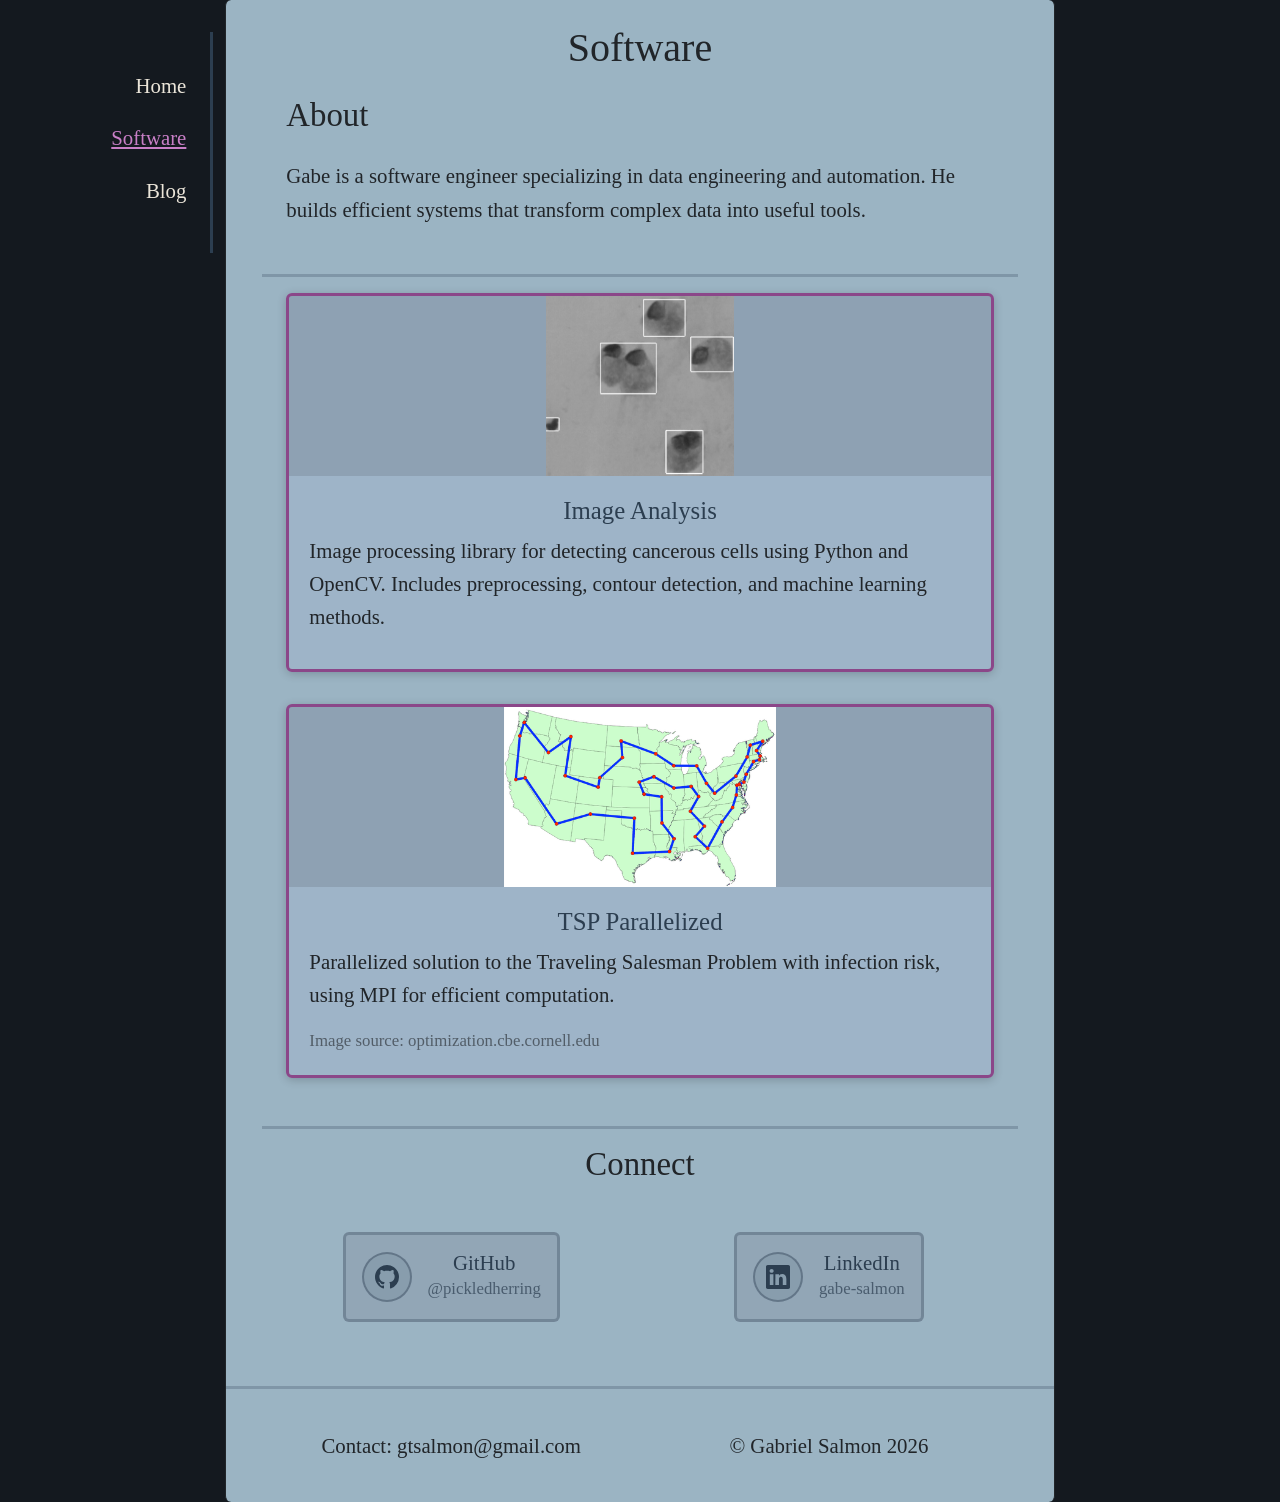
==== software.html @ 2d3d031c "first!" ====
<!DOCTYPE html>
<html lang="en">
<head>
    <meta charset="utf-8">
    <title>Software - Gabriel Salmon</title>
    <meta name="viewport" content="width=device-width, initial-scale=1">
    <meta name="description" content="Gabe Salmon builds data and automation tools and websites">
    <link rel="canonical" href="https://example.com/software">

    <!-- Open Graph -->
    <meta property="og:type" content="website">
    <meta property="og:title" content="Software - Gabriel Salmon">
    <meta property="og:description" content="Gabe Salmon builds data and automation tools.">

    <meta property="og:image" content="https://example.com/images/bbox.png">
    <meta property="og:url" content="https://example.com/software">
    <meta name="twitter:card" content="summary_large_image">

    <link rel="stylesheet" href="https://cdn.jsdelivr.net/npm/bootstrap@5.3.2/dist/css/bootstrap.min.css">
    <link rel="stylesheet" href="css/style.css">
</head>
<body>
    <div class="container-fluid">
        <div class="row">

            <!-- Vertical Nav -->
            <div class="col-lg px-0">
                <div class="vertical-nav">
                    <a href="index.html" class="nav-page-link">Home</a>
                    <a href="software.html" class="nav-page-link active">Software</a>
                    <a href="blog.html" class="nav-page-link">Blog</a>
                </div>
            </div>

            <!-- Main Content -->
            <div class="col-lg-8 main-col">
                <main class="min-vh-100 d-flex flex-column g-0 border-start border-end border-dark rounded main-container">
                    <div class="row mt-4 mb-3">
                        <div class="col">
                            <h1 class="text-center">Software</h1>
                        </div>
                    </div>

                    <div class="row mx-4">
                        <div class="col-12">

                            <!-- About -->
                            <section class="mb-5 px-4">
                                <h2 class="mb-4">About</h2>
                                <p>
                                    Gabe is a software engineer specializing in data engineering and automation. He builds efficient systems that transform complex data into useful tools.
                                </p>
                            </section>

                            <hr class="grey-border">

                            <!-- Projects -->
                            <section class="mb-5 px-4">

                                <div class="project-card border purple-border rounded">
                                    <a href="https://github.com/pickledherring/image_analysis" target="_blank">
                                        <img src="images/bbox.png" alt="Cell detection with bounding boxes">
                                    </a>
                                    <div class="project-card-body">
                                        <h5 class="text-center">
                                            <a href="https://github.com/pickledherring/image_analysis" target="_blank" class="text-decoration-none project-card-link">
                                                Image Analysis
                                            </a>
                                        </h5>
                                        <p>
                                            Image processing library for detecting cancerous cells using Python and OpenCV. Includes preprocessing, contour detection, and machine learning methods.
                                        </p>
                                    </div>
                                </div>

                                <div class="project-card border purple-border rounded">
                                    <a href="https://github.com/pickledherring/tsp_parallel_3d" target="_blank">
                                        <img src="images/48StatesTSP.png" alt="A traveling salesman's path across 48 states">
                                    </a>
                                    <div class="project-card-body">
                                        <h5 class="text-center">
                                            <a href="https://github.com/pickledherring/tsp_parallel_3d" target="_blank" class="text-decoration-none project-card-link">
                                                TSP Parallelized
                                            </a>
                                        </h5>
                                        <p>
                                            Parallelized solution to the Traveling Salesman Problem with infection risk, using MPI for efficient computation.
                                        </p>
                                        <p class="mb-0 project-card-credit">Image source: optimization.cbe.cornell.edu</p>
                                    </div>
                                </div>
                            </section>

                            <hr class="grey-border">

                            <!-- Connect -->
                            <div class="row">
                                <section class="mb-5 px-4">
                                    <h2 class="text-center mb-5">Connect</h2>

                                    <div class="row justify-content-center text-center">
                                        <div class="col-sm-6">
                                            <a href="https://www.github.com/pickledherring" target="_blank" class="text-decoration-none">
                                                <div class="rounded p-3 mb-3 d-inline-flex align-items-center hover-card social-card">
                                                    <div class="social-icon-circle social-icon-circle-dark">
                                                        <svg xmlns="http://www.w3.org/2000/svg" width="24" height="24" fill="#2c3e50" viewBox="0 0 16 16">
                                                            <path d="M8 0C3.58 0 0 3.58 0 8c0 3.54 2.29 6.53 5.47 7.59.4.07.55-.17.55-.38 0-.19-.01-.82-.01-1.49-2.01.37-2.53-.49-2.69-.94-.09-.23-.48-.94-.82-1.13-.28-.15-.68-.52-.01-.53.63-.01 1.08.58 1.23.82.72 1.21 1.87.87 2.33.66.07-.52.28-.87.51-1.07-1.78-.2-3.64-.89-3.64-3.95 0-.87.31-1.59.82-2.15-.08-.2-.36-1.02.08-2.12 0 0 .67-.21 2.2.82.64-.18 1.32-.27 2-.27.68 0 1.36.09 2 .27 1.53-1.04 2.2-.82 2.2-.82.44 1.1.16 1.92.08 2.12.51.56.82 1.27.82 2.15 0 3.07-1.87 3.75-3.65 3.95.29.25.54.73.54 1.48 0 1.07-.01 1.93-.01 2.2 0 .21.15.46.55.38A8.012 8.012 0 0 0 16 8c0-4.42-3.58-8-8-8z"/>
                                                        </svg>
                                                    </div>
                                                    <div>
                                                        <h6 class="mb-0 social-card-title">GitHub</h6>
                                                        <p class="mb-0 social-card-subtitle">@pickledherring</p>
                                                    </div>
                                                </div>
                                            </a>
                                        </div>

                                        <div class="col-sm-6">
                                            <a href="https://www.linkedin.com/in/gabe-salmon" target="_blank" class="text-decoration-none">
                                                <div class="rounded p-3 mb-3 d-inline-flex align-items-center hover-card social-card">
                                                    <div class="social-icon-circle social-icon-circle-dark">
                                                        <svg xmlns="http://www.w3.org/2000/svg" width="24" height="24" fill="#2c3e50" viewBox="0 0 16 16">
                                                            <path d="M0 1.146C0 .513.526 0 1.175 0h13.65C15.474 0 16 .513 16 1.146v13.708c0 .633-.526 1.146-1.175 1.146H1.175C.526 16 0 15.487 0 14.854V1.146zm4.943 12.248V6.169H2.542v7.225h2.401zm-1.2-8.212c.837 0 1.358-.554 1.358-1.248-.015-.709-.52-1.248-1.342-1.248-.822 0-1.359.54-1.359 1.248 0 .694.521 1.248 1.327 1.248h.016zm4.908 8.212V9.359c0-.216.016-.432.08-.586.173-.431.568-.878 1.232-.878.869 0 1.216.662 1.216 1.634v3.865h2.401V9.25c0-2.22-1.184-3.252-2.764-3.252-1.274 0-1.845.7-2.165 1.193v.025h-.016a5.54 5.54 0 0 1 .016-.025V6.169h-2.4c.03.678 0 7.225 0 7.225h2.4z"/>
                                                        </svg>
                                                    </div>
                                                    <div>
                                                        <h6 class="mb-0 social-card-title">LinkedIn</h6>
                                                        <p class="mb-0 social-card-subtitle">gabe-salmon</p>
                                                    </div>
                                                </div>
                                            </a>
                                        </div>
                                    </div>
                                </section>
                            </div>

                        </div>
                    </div>

                    <hr class="grey-border mt-auto">

                    <footer class="my-4 px-3 px-md-5">
                        <div class="row">
                            <div class="col-md-6">
                                <p class="text-center">Contact: gtsalmon@gmail.com</p>
                            </div>
                            <div class="col-md-6">
                                <p class="text-center">&copy; Gabriel Salmon 2026</p>
                            </div>
                        </div>
                    </footer>
                </main>
            </div>

            <!-- Right Spacer -->
            <div class="col-lg px-0">
            </div>
        </div>
    </div>

    <script src="https://cdn.jsdelivr.net/npm/@popperjs/core@2.11.8/dist/umd/popper.min.js" integrity="sha384-I7E8VVD/ismYTF4hNIPjVp/Zjvgyol6VFvRkX/vR+Vc4jQkC+hVqc2pM8ODewa9r" crossorigin="anonymous"></script>
    <script src="https://cdn.jsdelivr.net/npm/bootstrap@5.3.2/dist/js/bootstrap.min.js" integrity="sha384-BBtl+eGJRgqQAUMxJ7pMwbEyER4l1g+O15P+16Ep7Q9Q+zqX6gSbd85u4mG4QzX+" crossorigin="anonymous"></script>
</body>
</html>
---- css/style.css ----
/* ==========================================================================
   Sections:
     1. Type scale (variables)
     2. Base / typography
     3. Layout (container, borders)
     4. Navigation
     5. Components — cards (hover, social links)
     6. Components — software project cards
     7. Components — blog posts
     8. Responsive
   ========================================================================== */

/* 1. Type scale ------------------------------------------------------------ */
:root {
    --fs-min: 1.05rem;   /* blog date / image credits*/
    --fs-base: 1.3rem;   /* body copy, nav links, card sub-labels */
    --fs-h5: 1.55rem;    /* card titles (h5) */
    --fs-h3: 1.8rem;     /* blog post titles (h3) */
    --fs-h2: 2.05rem;    /* section headings (h2) */
    --fs-max: 2.5rem;    /* page title (h1) */
}

/* 2. Base / typography ----------------------------------------------------- */
body {
    font-family: Georgia, 'Times New Roman', Times, serif;
    background-color: #14191f;
    letter-spacing: normal;
    font-size: var(--fs-base);
    line-height: 1.6;
}

main {
    background-color: #c2e1f3c7;
}

main h1 { font-size: var(--fs-max); }
main h2 { font-size: var(--fs-h2); }
main h3 { font-size: var(--fs-h3); }
main h5 { font-size: var(--fs-h5); }
main h6 { font-size: var(--fs-base); }

/* 3. Layout ---------------------------------------------------------------- */
.main-col {
    max-width: fit-content;
}

.main-container {
    position: relative;
    max-width: 1200px;
}

.grey-border   { border-color: #2c3e50 !important; border-width: 3px !important; }
.purple-border { border-color: #8b4789 !important; border-width: 3px !important; }

/* Translucent fill behind bordered image/content boxes */
div.border {
    background-color: rgba(169, 180, 212, 0.252);
}

/* 4. Navigation ------------------------------------------------------------ */
.vertical-nav {
    position: sticky;
    top: 2rem;
    display: flex;
    flex-direction: column;
    align-items: flex-end;
    padding: 2rem 1.5rem 2rem 0;
    border-right: 3px solid #2c3e50;
    margin-top: 2rem;
}

a.nav-page-link {
    display: block;
    text-align: right;
    color: #ebe5d9;
    text-decoration: none;
    padding: 0.3rem 0;
    margin-bottom: 0.6rem;
    font-size: var(--fs-base);
    transition: color 0.2s;
}

a.nav-page-link:hover {
    color: #c97fc7;
}

a.nav-page-link.active {
    color: #c97fc7;
    text-decoration: underline;
}

/* 5. Cards — lift-on-hover, social links ----------------------------------- */
.hover-card {
    transition: transform 0.2s, box-shadow 0.2s;
    border-width: 3px !important;
}

.hover-card:hover {
    transform: translateY(-5px);
    box-shadow: 0 8px 16px rgba(0,0,0,0.2);
}

/* Round badge behind social SVG icons */
.social-icon-circle {
    width: 50px;
    height: 50px;
    background: linear-gradient(135deg, rgba(255, 255, 255, 0.2), rgba(255, 255, 255, 0.1));
    border-radius: 50%;
    display: flex;
    align-items: center;
    justify-content: center;
    margin-right: 1rem;
    flex-shrink: 0;
    border: 2px solid rgba(255,255,255,0.3);
    font-size: 1.5rem;   /* icon glyph size */
}

.social-icon-circle-dark {
    border-color: rgba(44,62,80,0.4);
    background: rgba(44,62,80,0.08);
}

/* Social link cards (software page, Connect section) */
.social-card {
    background: rgba(70,47,70,0.1);
    border: 2px solid rgba(44,62,80,0.3);
}

.social-card-title {
    color: #2c3e50;
}

.social-card-subtitle {
    font-size: var(--fs-min);
    color: #2c3e50;
    opacity: 0.7;
}

/* 6. Software project cards (software page) -------------------------------- */
.project-card {
    overflow: hidden;
    margin-bottom: 2rem;
    transition: transform 0.2s, box-shadow 0.2s;
    box-shadow: 0 2px 10px rgba(0,0,0,0.2);
}

.project-card:hover {
    transform: translateY(-4px);
    box-shadow: 0 8px 20px rgba(0,0,0,0.3);
}

.project-card img {
    width: 100%;
    height: 180px;
    object-fit: contain;
    object-position: center;
    display: block;
    background-color: rgba(0,0,0,0.1);
}

.project-card-body {
    padding: 1.25rem;
}

.project-card-credit {
    font-size: var(--fs-min);
    opacity: 0.6;
}

.project-card-link {
    color: #2c3e50;
}

/* 7. Blog posts (blog page) ------------------------------------------------ */
.blog-post {
    padding-left: 1.5rem;
    border-left: 4px solid #8b4789;
    margin-bottom: 3rem;
}

.blog-post-date {
    font-size: var(--fs-min);
    color: #2c3e50;
    opacity: 0.65;
    margin-bottom: 0.2rem;
    letter-spacing: 0.05rem;
}

.blog-post-title {
    font-size: var(--fs-h3);
    color: #2c3e50;
    margin-bottom: 0.75rem;
}

.blog-post-content {
    font-size: var(--fs-base);
}

.blog-post-images {
    display: flex;
    flex-wrap: wrap;
    gap: 0.75rem;
    margin-top: 1rem;
}

.blog-post-images img {
    height: 260px;
    width: auto;
    border: 3px solid #1a1a1a;
    border-radius: 4px;
    object-fit: cover;
    flex: 0 0 auto;
    max-width: 100%;
}

/* 8. Responsive ------------------------------------------------------------ */
@media (max-width: 991px) {
    .vertical-nav {
        position: static;
        flex-direction: row;
        flex-wrap: wrap;
        align-items: right;
        justify-content: center;
        border-right: none;
        border-bottom: 3px solid #2c3e50;
        padding: 1rem 1rem;
        margin-top: 0;
        margin-bottom: 0;
        gap: 1.5rem;
    }

    a.nav-page-link {
        text-align: center;
        margin-bottom: 0;
    }
}
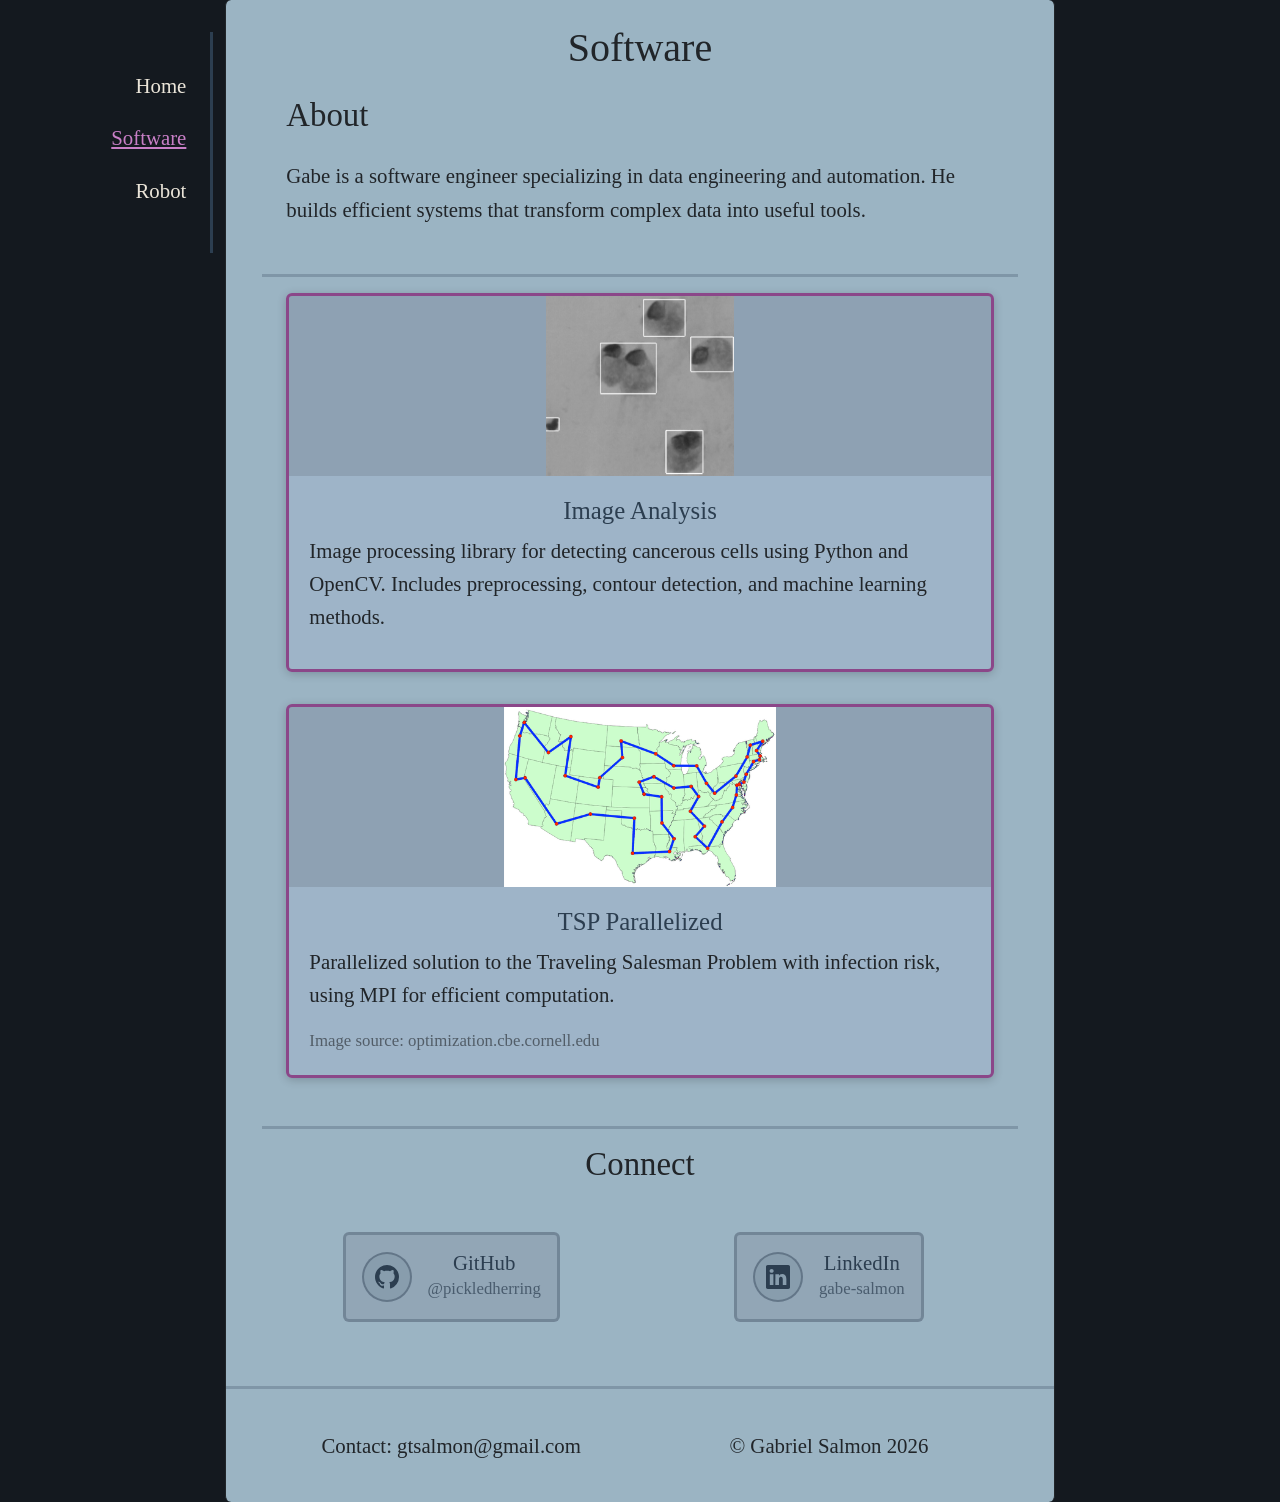
==== commit b422be63: "renaming blog, favicon, and some cleanup" ====
--- a/software.html
+++ b/software.html
@@ -4,18 +4,7 @@
     <meta charset="utf-8">
     <title>Software - Gabriel Salmon</title>
     <meta name="viewport" content="width=device-width, initial-scale=1">
-    <meta name="description" content="Gabe Salmon builds data and automation tools and websites">
-    <link rel="canonical" href="https://example.com/software">
-
-    <!-- Open Graph -->
-    <meta property="og:type" content="website">
-    <meta property="og:title" content="Software - Gabriel Salmon">
-    <meta property="og:description" content="Gabe Salmon builds data and automation tools.">
-
-    <meta property="og:image" content="https://example.com/images/bbox.png">
-    <meta property="og:url" content="https://example.com/software">
-    <meta name="twitter:card" content="summary_large_image">
-
+    <link rel="icon" type="image/png" href="images/favicon.png">
     <link rel="stylesheet" href="https://cdn.jsdelivr.net/npm/bootstrap@5.3.2/dist/css/bootstrap.min.css">
     <link rel="stylesheet" href="css/style.css">
 </head>
@@ -28,7 +17,7 @@
                 <div class="vertical-nav">
                     <a href="index.html" class="nav-page-link">Home</a>
                     <a href="software.html" class="nav-page-link active">Software</a>
-                    <a href="blog.html" class="nav-page-link">Blog</a>
+                    <a href="robot.html" class="nav-page-link">Robot</a>
                 </div>
             </div>
 
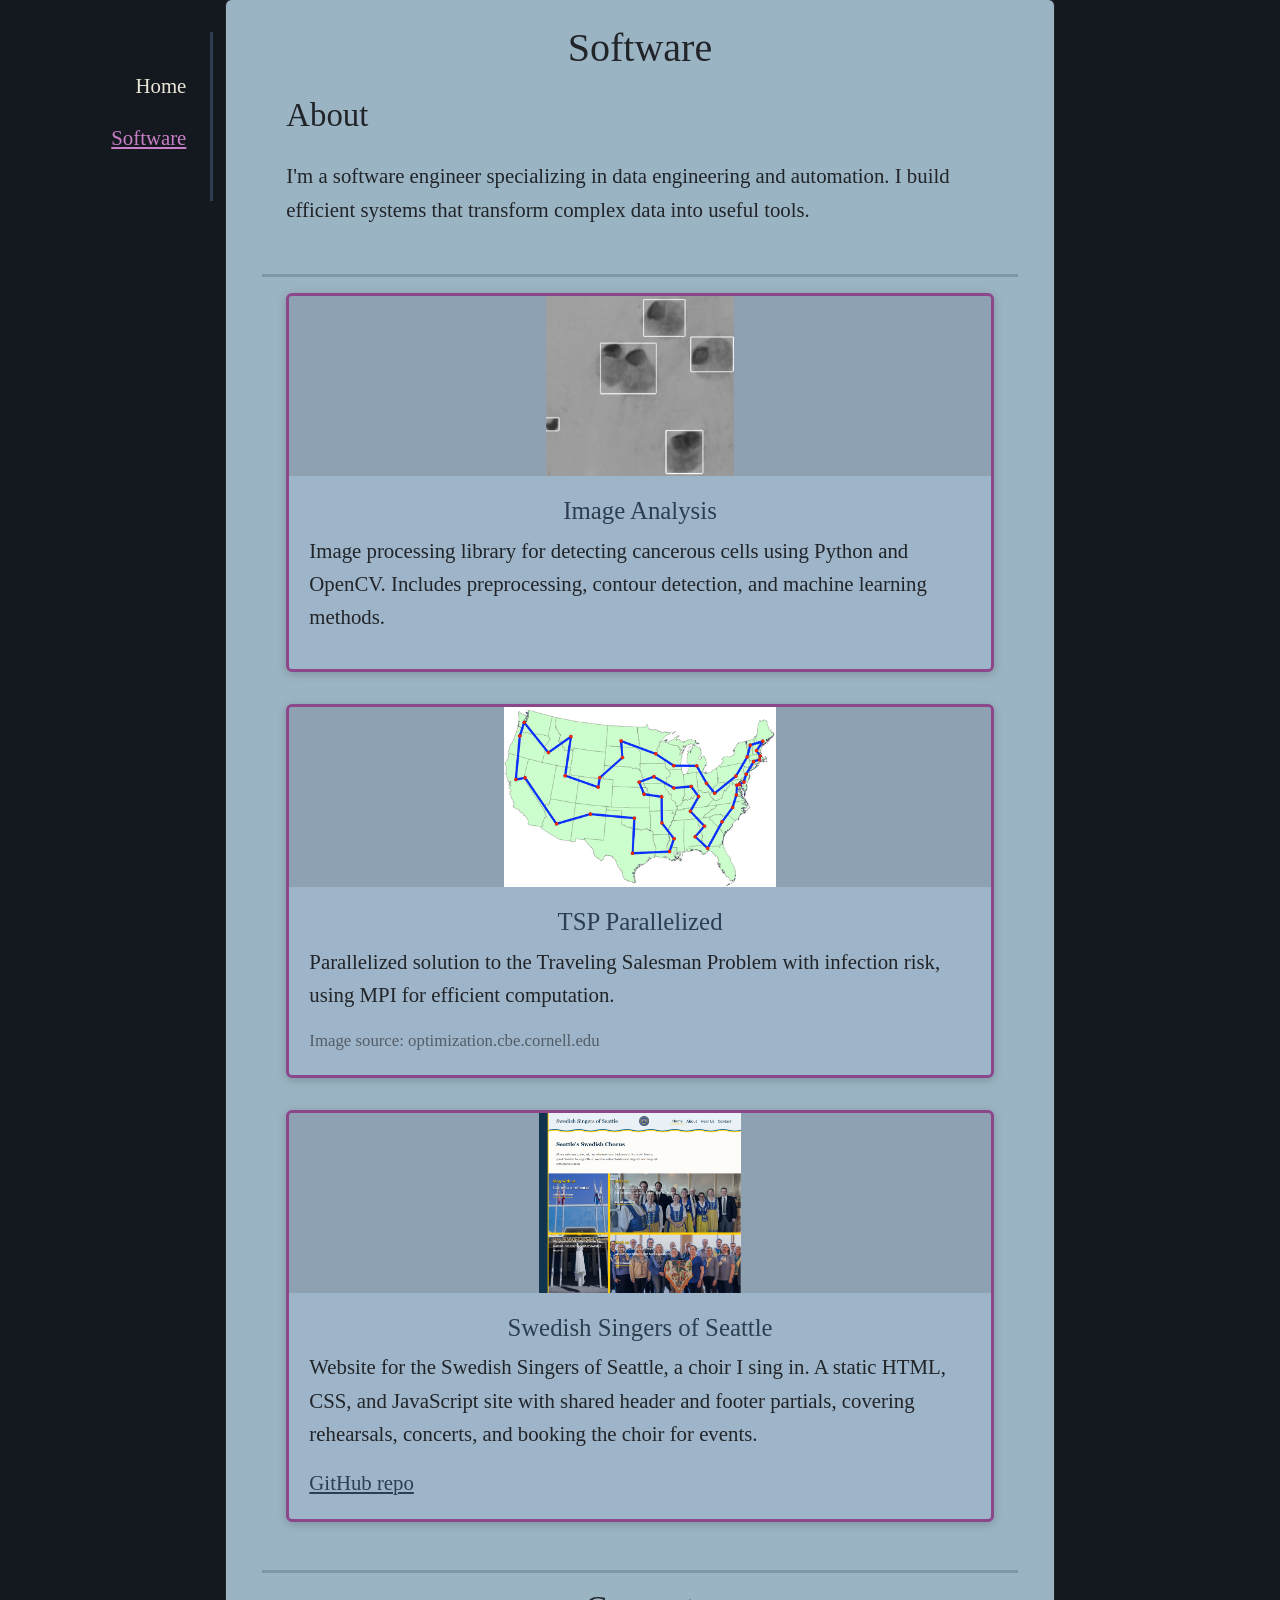
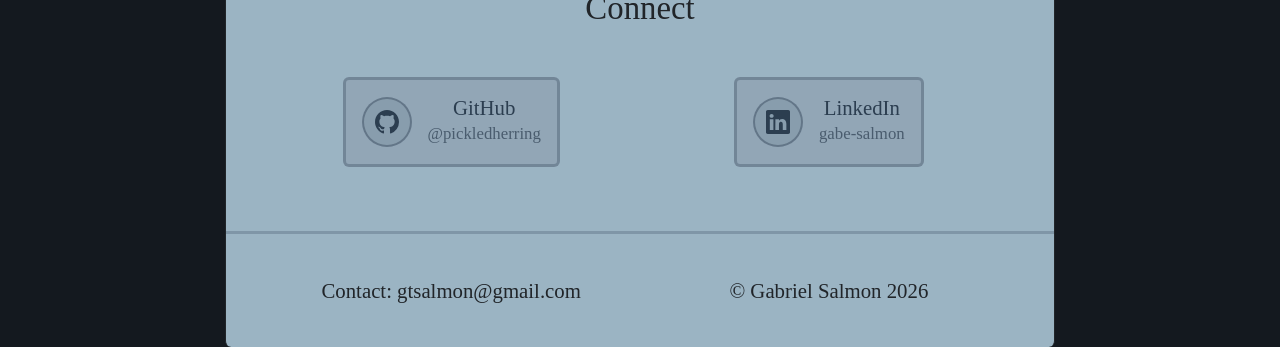
==== commit 6eab5615: "change to first person, delisted robot" ====
--- a/software.html
+++ b/software.html
@@ -17,7 +17,6 @@
                 <div class="vertical-nav">
                     <a href="index.html" class="nav-page-link">Home</a>
                     <a href="software.html" class="nav-page-link active">Software</a>
-                    <a href="robot.html" class="nav-page-link">Robot</a>
                 </div>
             </div>
 
@@ -37,7 +36,7 @@
                             <section class="mb-5 px-4">
                                 <h2 class="mb-4">About</h2>
                                 <p>
-                                    Gabe is a software engineer specializing in data engineering and automation. He builds efficient systems that transform complex data into useful tools.
+                                    I'm a software engineer specializing in data engineering and automation. I build efficient systems that transform complex data into useful tools.
                                 </p>
                             </section>
 
@@ -76,6 +75,25 @@
                                             Parallelized solution to the Traveling Salesman Problem with infection risk, using MPI for efficient computation.
                                         </p>
                                         <p class="mb-0 project-card-credit">Image source: optimization.cbe.cornell.edu</p>
+                                    </div>
+                                </div>
+
+                                <div class="project-card border purple-border rounded">
+                                    <a href="https://swedishsingersofseattle.org" target="_blank">
+                                        <img src="images/swedish_singers.png" alt="Swedish Singers of Seattle website home page">
+                                    </a>
+                                    <div class="project-card-body">
+                                        <h5 class="text-center">
+                                            <a href="https://swedishsingersofseattle.org" target="_blank" class="text-decoration-none project-card-link">
+                                                Swedish Singers of Seattle
+                                            </a>
+                                        </h5>
+                                        <p>
+                                            Website for the Swedish Singers of Seattle, a choir I sing in. A static HTML, CSS, and JavaScript site with shared header and footer partials, covering rehearsals, concerts, and booking the choir for events.
+                                        </p>
+                                        <p class="mb-0">
+                                            <a href="https://github.com/pickledherring/swedish_demo" target="_blank" class="project-card-link">GitHub repo</a>
+                                        </p>
                                     </div>
                                 </div>
                             </section>
